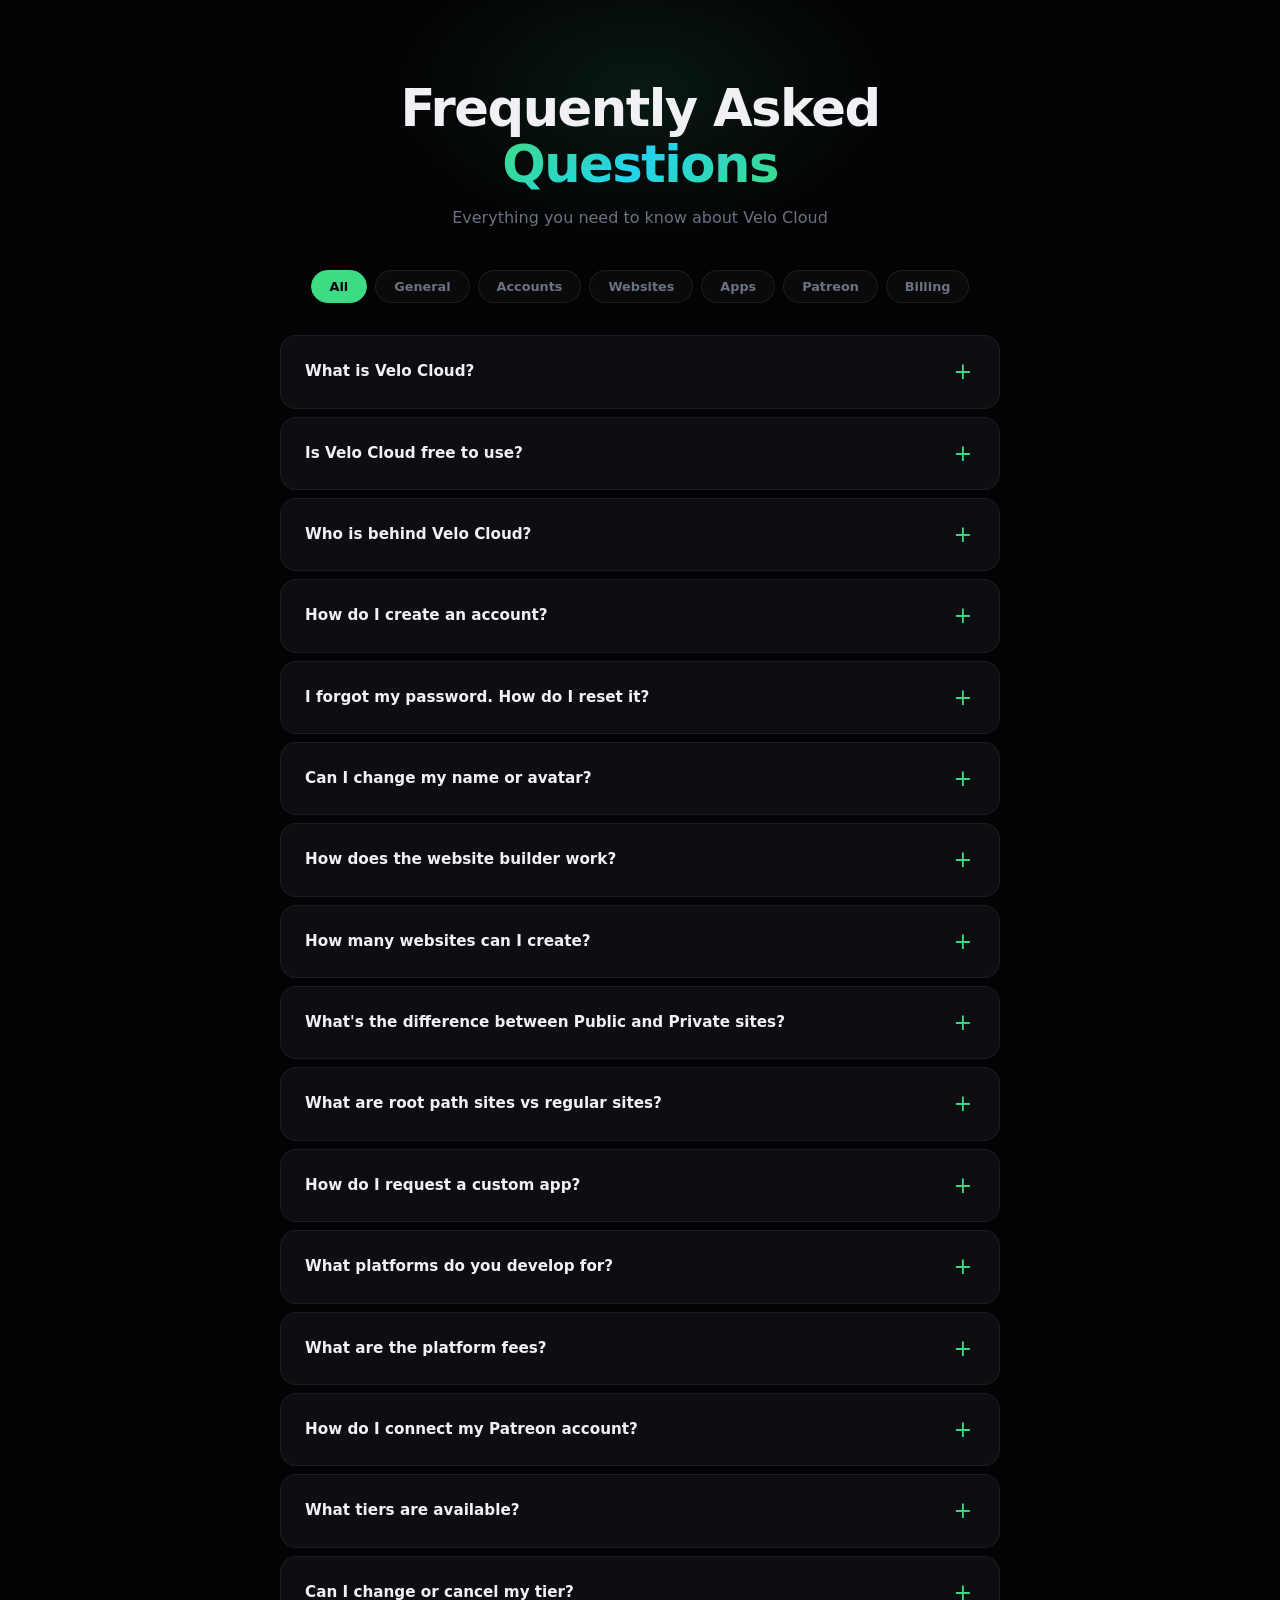
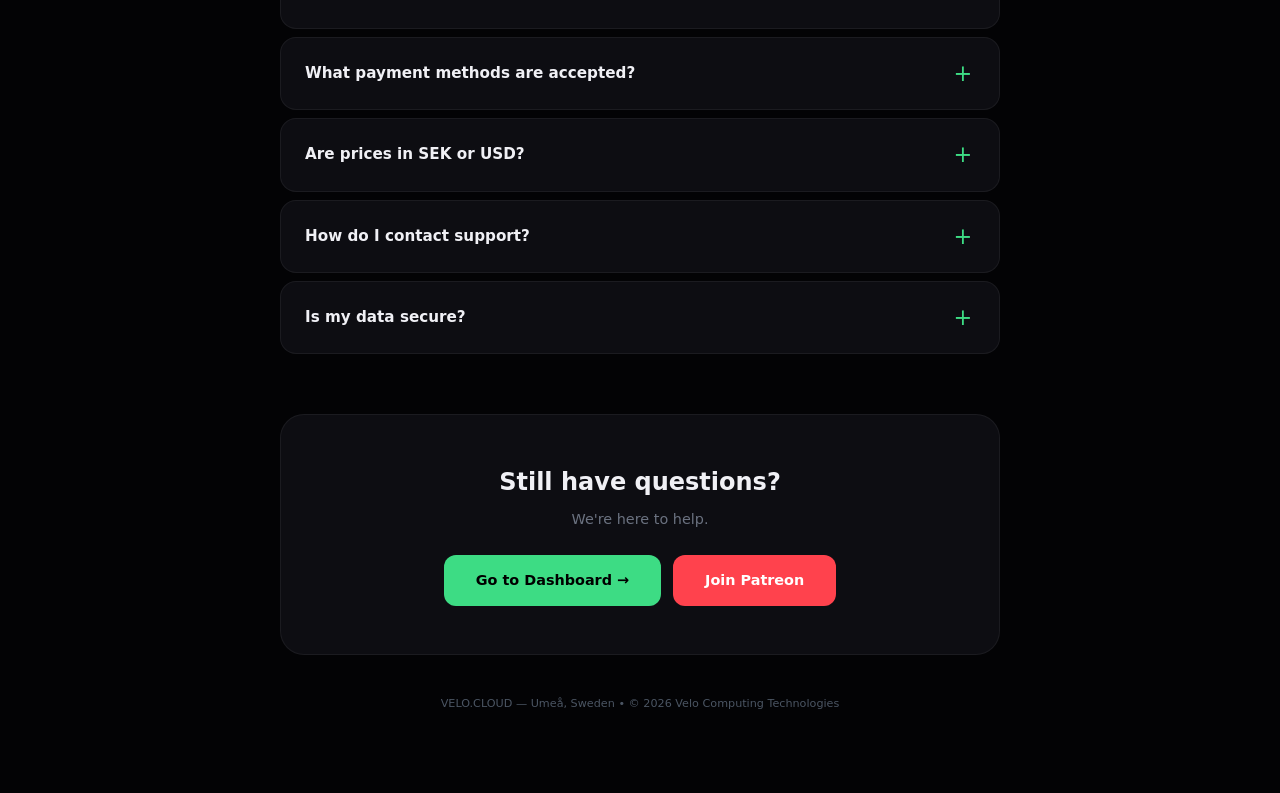
==== faq/index.html @ c5134e22 "Deploy faq — 2026-02-19T14:21:07.153Z" ====
<!DOCTYPE html>
<html lang="en">
<head>
<meta charset="UTF-8">
<meta name="viewport" content="width=device-width, initial-scale=1.0">
<title>FAQ</title>
<style>
* { box-sizing: border-box; margin: 0; padding: 0; }

body {
  background: #030305;
  color: #f0f0f5;
  font-family: 'Inter', system-ui, -apple-system, sans-serif;
  line-height: 1.6;
  -webkit-font-smoothing: antialiased;
}

.faq-container {
  max-width: 760px;
  margin: 0 auto;
  padding: 0 20px 60px;
}

/* Hero */
.faq-hero {
  text-align: center;
  padding: 80px 20px 40px;
  position: relative;
}

.faq-hero .glow {
  position: absolute;
  top: -60px;
  left: 50%;
  transform: translateX(-50%);
  width: 500px;
  height: 300px;
  background: radial-gradient(ellipse, rgba(61,220,132,0.1) 0%, transparent 70%);
  pointer-events: none;
  z-index: 0;
}

.faq-hero h1 {
  font-size: clamp(2rem, 5vw, 3.2rem);
  font-weight: 900;
  letter-spacing: -1.5px;
  line-height: 1.1;
  margin-bottom: 12px;
  position: relative;
  z-index: 1;
}

.faq-hero .gradient {
  background: linear-gradient(135deg, #3ddc84, #22d3ee, #3ddc84);
  -webkit-background-clip: text;
  -webkit-text-fill-color: transparent;
  background-clip: text;
}

.faq-hero p {
  color: #6b7280;
  font-size: 1rem;
  position: relative;
  z-index: 1;
}

/* Filter Buttons */
.faq-filters {
  display: flex;
  gap: 8px;
  flex-wrap: wrap;
  justify-content: center;
  margin-bottom: 32px;
  padding: 0 10px;
}

.filter-btn {
  padding: 8px 18px;
  border-radius: 50px;
  border: 1px solid rgba(255,255,255,0.08);
  background: rgba(255,255,255,0.03);
  color: #6b7280;
  font-size: .8rem;
  font-weight: 600;
  cursor: pointer;
  transition: all 0.25s;
  font-family: inherit;
}

.filter-btn:hover {
  color: #f0f0f5;
  border-color: rgba(255,255,255,0.15);
  background: rgba(255,255,255,0.06);
}

.filter-btn.active {
  background: #3ddc84;
  color: #000;
  border-color: #3ddc84;
}

/* FAQ Items */
.faq-list {
  display: flex;
  flex-direction: column;
  gap: 8px;
}

.faq-item {
  background: #0d0d12;
  border: 1px solid rgba(255,255,255,0.06);
  border-radius: 16px;
  overflow: hidden;
  transition: border-color 0.3s, opacity 0.3s, transform 0.3s;
}

.faq-item:hover {
  border-color: rgba(61,220,132,0.2);
}

.faq-item.hidden {
  display: none;
}

.faq-q {
  width: 100%;
  padding: 20px 24px;
  background: none;
  border: none;
  color: #f0f0f5;
  font-size: .95rem;
  font-weight: 600;
  text-align: left;
  cursor: pointer;
  display: flex;
  justify-content: space-between;
  align-items: center;
  gap: 16px;
  font-family: inherit;
  line-height: 1.4;
  transition: color 0.2s;
}

.faq-q:hover {
  color: #3ddc84;
}

.faq-icon {
  font-size: 1.4rem;
  font-weight: 300;
  color: #3ddc84;
  transition: transform 0.3s;
  flex-shrink: 0;
  width: 24px;
  text-align: center;
}

.faq-item.open .faq-icon {
  transform: rotate(45deg);
}

.faq-a {
  max-height: 0;
  overflow: hidden;
  transition: max-height 0.4s ease, padding 0.3s ease;
}

.faq-item.open .faq-a {
  max-height: 600px;
  padding: 0 24px 20px;
}

.faq-a p {
  color: #9ca3af;
  font-size: .88rem;
  line-height: 1.7;
}

.faq-a ul {
  color: #9ca3af;
  font-size: .85rem;
  padding-left: 20px;
  margin-top: 8px;
  line-height: 1.8;
}

.faq-a li {
  margin-bottom: 4px;
}

.faq-a a {
  color: #3ddc84;
  text-decoration: none;
  font-weight: 600;
}

.faq-a a:hover {
  text-decoration: underline;
}

.faq-a code {
  background: rgba(61,220,132,0.1);
  color: #3ddc84;
  padding: 2px 8px;
  border-radius: 6px;
  font-size: .82rem;
  font-family: 'JetBrains Mono', monospace;
}

.faq-a strong {
  color: #e0e0e0;
}

/* Tables */
.faq-table {
  width: 100%;
  border-collapse: collapse;
  font-size: .82rem;
  margin-top: 8px;
}

.faq-table th {
  text-align: left;
  padding: 10px 12px;
  color: #6b7280;
  border-bottom: 1px solid rgba(255,255,255,0.08);
  font-size: .7rem;
  text-transform: uppercase;
  letter-spacing: 1px;
}

.faq-table td {
  padding: 10px 12px;
  border-bottom: 1px solid rgba(255,255,255,0.04);
  color: #9ca3af;
}

.faq-table tr:hover td {
  background: rgba(255,255,255,0.02);
}

/* Tier Mini Cards */
.tier-row {
  display: grid;
  grid-template-columns: repeat(auto-fit, minmax(140px, 1fr));
  gap: 10px;
  margin-top: 12px;
}

.tier-mini {
  background: rgba(255,255,255,0.03);
  border: 1px solid rgba(255,255,255,0.06);
  border-radius: 12px;
  padding: 16px;
  text-align: center;
}

.tier-mini:hover {
  border-color: rgba(255,66,77,0.3);
}

.tier-mini-price {
  font-size: 1.2rem;
  font-weight: 900;
  color: #f0f0f5;
  margin-bottom: 2px;
}

.tier-mini-name {
  font-size: .8rem;
  font-weight: 700;
  margin-bottom: 10px;
  color: #e0e0e0;
}

.tier-mini ul {
  list-style: none;
  padding: 0;
  text-align: left;
  font-size: .72rem;
  color: #6b7280;
  line-height: 1.8;
}

.tier-mini ul li::before {
  content: '✓ ';
  color: #3ddc84;
  font-weight: 700;
}

/* CTA */
.faq-cta {
  text-align: center;
  margin-top: 60px;
  padding: 48px 24px;
  background: #0d0d12;
  border: 1px solid rgba(255,255,255,0.06);
  border-radius: 24px;
}

.faq-cta h2 {
  font-size: 1.5rem;
  font-weight: 800;
  margin-bottom: 6px;
}

.faq-cta p {
  color: #6b7280;
  margin-bottom: 24px;
  font-size: .9rem;
}

.cta-buttons {
  display: flex;
  gap: 12px;
  justify-content: center;
  flex-wrap: wrap;
}

.cta-btn {
  padding: 14px 32px;
  border-radius: 12px;
  font-weight: 700;
  font-size: .9rem;
  text-decoration: none;
  transition: all 0.2s;
  display: inline-block;
}

.cta-btn:hover {
  transform: translateY(-2px);
  opacity: 0.9;
}

.cta-btn.primary {
  background: #3ddc84;
  color: #000;
}

.cta-btn.patreon {
  background: #FF424D;
  color: #fff;
}

/* Footer */
.faq-footer {
  text-align: center;
  padding: 40px 20px 20px;
  color: #4b5563;
  font-size: .7rem;
}

/* Mobile */
@media (max-width: 600px) {
  .faq-hero { padding: 50px 10px 30px; }
  .faq-q { padding: 16px 18px; font-size: .88rem; }
  .faq-item.open .faq-a { padding: 0 18px 16px; }
  .tier-row { grid-template-columns: 1fr 1fr; }
  .cta-btn { width: 100%; text-align: center; }
}
</style>
</head>
<body>
<!DOCTYPE html>
<html>
<head>
<div class="faq-container">
  <div class="faq-hero">
    <div class="glow"></div>
    <h1>Frequently Asked<br><span class="gradient">Questions</span></h1>
    <p>Everything you need to know about Velo Cloud</p>
  </div>

  <div class="faq-filters">
    <button class="filter-btn active" onclick="filterFaq('all')">All</button>
    <button class="filter-btn" onclick="filterFaq('general')">General</button>
    <button class="filter-btn" onclick="filterFaq('accounts')">Accounts</button>
    <button class="filter-btn" onclick="filterFaq('sites')">Websites</button>
    <button class="filter-btn" onclick="filterFaq('apps')">Apps</button>
    <button class="filter-btn" onclick="filterFaq('patreon')">Patreon</button>
    <button class="filter-btn" onclick="filterFaq('billing')">Billing</button>
  </div>

  <div class="faq-list" id="faq-list">

    <div class="faq-item" data-cat="general">
      <button class="faq-q" onclick="toggleFaq(this)">
        <span>What is Velo Cloud?</span>
        <span class="faq-icon">+</span>
      </button>
      <div class="faq-a">
        <p>Velo Cloud is a full-stack engineering platform built in Umeå, Sweden. We offer custom app development (Android, iOS, Web), a built-in website builder, encrypted team chat, a ticket system, and community features — all from one dashboard.</p>
      </div>
    </div>

    <div class="faq-item" data-cat="general">
      <button class="faq-q" onclick="toggleFaq(this)">
        <span>Is Velo Cloud free to use?</span>
        <span class="faq-icon">+</span>
      </button>
      <div class="faq-a">
        <p>Yes! Creating an account is completely free. You can submit tickets, browse apps, and post in the community. Premium features like the website builder, chat access, and ad-free apps require a Patreon subscription starting at 25 SEK/month.</p>
      </div>
    </div>

    <div class="faq-item" data-cat="general">
      <button class="faq-q" onclick="toggleFaq(this)">
        <span>Who is behind Velo Cloud?</span>
        <span class="faq-icon">+</span>
      </button>
      <div class="faq-a">
        <p>Velo Computing Technologies is a software engineering company based in Umeå, Sweden. We specialize in native mobile and web development, cloud infrastructure, and developer tools.</p>
      </div>
    </div>

    <div class="faq-item" data-cat="accounts">
      <button class="faq-q" onclick="toggleFaq(this)">
        <span>How do I create an account?</span>
        <span class="faq-icon">+</span>
      </button>
      <div class="faq-a">
        <p>Click "Get Started" on the homepage, enter your name, email, and a password (min 6 characters). You'll receive a confirmation email — click the link to activate your account, then sign in.</p>
      </div>
    </div>

    <div class="faq-item" data-cat="accounts">
      <button class="faq-q" onclick="toggleFaq(this)">
        <span>I forgot my password. How do I reset it?</span>
        <span class="faq-icon">+</span>
      </button>
      <div class="faq-a">
        <p>Contact us via a support ticket or email at <strong>support@velocomputing.tech</strong>. We'll send you a password reset link. Self-service password reset is coming soon.</p>
      </div>
    </div>

    <div class="faq-item" data-cat="accounts">
      <button class="faq-q" onclick="toggleFaq(this)">
        <span>Can I change my name or avatar?</span>
        <span class="faq-icon">+</span>
      </button>
      <div class="faq-a">
        <p>Yes! Go to Dashboard → Profile tab → Edit Profile. You can update your display name and set an avatar URL (any public image link works).</p>
      </div>
    </div>

    <div class="faq-item" data-cat="sites">
      <button class="faq-q" onclick="toggleFaq(this)">
        <span>How does the website builder work?</span>
        <span class="faq-icon">+</span>
      </button>
      <div class="faq-a">
        <p>Go to Dashboard → Sites tab. Create a new site with a title and slug. Open the editor to write HTML, CSS, and JavaScript with a live preview. When ready, make the site public and click Deploy — your site goes live on <strong>velocomputing.tech/sites/your-slug/</strong></p>
      </div>
    </div>

    <div class="faq-item" data-cat="sites">
      <button class="faq-q" onclick="toggleFaq(this)">
        <span>How many websites can I create?</span>
        <span class="faq-icon">+</span>
      </button>
      <div class="faq-a">
        <table class="faq-table">
          <tr><th>Tier</th><th>Sites</th><th>Public</th><th>Root Path</th></tr>
          <tr><td>Free</td><td>0</td><td>❌</td><td>❌</td></tr>
          <tr><td>🌱 Starter (25 SEK)</td><td>1</td><td>❌</td><td>❌</td></tr>
          <tr><td>⚡ Basic (50 SEK)</td><td>3</td><td>❌</td><td>❌</td></tr>
          <tr><td>🚀 Advanced (100 SEK)</td><td>10</td><td>✅</td><td>❌</td></tr>
          <tr><td>💎 Enterprise (200 SEK)</td><td>Unlimited</td><td>✅</td><td>✅</td></tr>
        </table>
      </div>
    </div>

    <div class="faq-item" data-cat="sites">
      <button class="faq-q" onclick="toggleFaq(this)">
        <span>What's the difference between Public and Private sites?</span>
        <span class="faq-icon">+</span>
      </button>
      <div class="faq-a">
        <p><strong>Private</strong> sites are saved in your dashboard but not deployed — only you can see and edit them. <strong>Public</strong> sites can be deployed to GitHub Pages and accessed by anyone via their URL. Public sites require Advanced tier or higher.</p>
      </div>
    </div>

    <div class="faq-item" data-cat="sites">
      <button class="faq-q" onclick="toggleFaq(this)">
        <span>What are root path sites vs regular sites?</span>
        <span class="faq-icon">+</span>
      </button>
      <div class="faq-a">
        <p><strong>Regular sites</strong> deploy to <code>velocomputing.tech/sites/your-slug/</code>. <strong>Root path sites</strong> (Enterprise/Admin only) deploy to <code>velocomputing.tech/your-slug/</code> — directly on the main domain.</p>
      </div>
    </div>

    <div class="faq-item" data-cat="apps">
      <button class="faq-q" onclick="toggleFaq(this)">
        <span>How do I request a custom app?</span>
        <span class="faq-icon">+</span>
      </button>
      <div class="faq-a">
        <p>Go to Dashboard → Apps → Request. Fill in your app name, description, platform (Web, Android, iOS, or all), and submit. Our team reviews requests and provides a quote. Patreon Starter+ members can submit requests for free.</p>
      </div>
    </div>

    <div class="faq-item" data-cat="apps">
      <button class="faq-q" onclick="toggleFaq(this)">
        <span>What platforms do you develop for?</span>
        <span class="faq-icon">+</span>
      </button>
      <div class="faq-a">
        <p>We build native apps for <strong>Android</strong> (Kotlin/Java), <strong>iOS</strong> (Swift), and <strong>Web</strong> (HTML/CSS/JS, React, Next.js). We also offer cross-platform solutions when appropriate.</p>
      </div>
    </div>

    <div class="faq-item" data-cat="apps">
      <button class="faq-q" onclick="toggleFaq(this)">
        <span>What are the platform fees?</span>
        <span class="faq-icon">+</span>
      </button>
      <div class="faq-a">
        <table class="faq-table">
          <tr><th>Platform</th><th>Fee</th><th>Type</th></tr>
          <tr><td>🌐 Web</td><td>Custom quote</td><td>Per project</td></tr>
          <tr><td>🤖 Google Play</td><td>$25</td><td>One-time</td></tr>
          <tr><td>🍎 App Store</td><td>$100/year</td><td>Annual</td></tr>
        </table>
        <p style="margin-top:12px;font-size:.8rem;color:#888">These are store registration fees charged by Google/Apple, not by Velo Cloud.</p>
      </div>
    </div>

    <div class="faq-item" data-cat="patreon">
      <button class="faq-q" onclick="toggleFaq(this)">
        <span>How do I connect my Patreon account?</span>
        <span class="faq-icon">+</span>
      </button>
      <div class="faq-a">
        <p>Sign in to your dashboard, then click the "Connect Patreon" button on the banner or go to the Membership tab. You'll be redirected to Patreon to authorize — once confirmed, your tier and perks activate automatically.</p>
      </div>
    </div>

    <div class="faq-item" data-cat="patreon">
      <button class="faq-q" onclick="toggleFaq(this)">
        <span>What tiers are available?</span>
        <span class="faq-icon">+</span>
      </button>
      <div class="faq-a">
        <div class="tier-row">
          <div class="tier-mini">
            <div class="tier-mini-price">25 SEK</div>
            <div class="tier-mini-name">🌱 Starter</div>
            <ul><li>1 website</li><li>Free app requests</li><li>Chat access</li><li>Save progress</li></ul>
          </div>
          <div class="tier-mini">
            <div class="tier-mini-price">50 SEK</div>
            <div class="tier-mini-name">⚡ Basic</div>
            <ul><li>3 websites</li><li>All apps ad-free</li><li>Premium on 1 app</li><li>Live editor</li></ul>
          </div>
          <div class="tier-mini">
            <div class="tier-mini-price">100 SEK</div>
            <div class="tier-mini-name">🚀 Advanced</div>
            <ul><li>10 websites</li><li>Public sites</li><li>Premium all apps</li><li>OAuth 2.0</li></ul>
          </div>
          <div class="tier-mini">
            <div class="tier-mini-price">200 SEK</div>
            <div class="tier-mini-name">💎 Enterprise</div>
            <ul><li>Unlimited sites</li><li>Root domain</li><li>Urgent tickets</li><li>Source code</li></ul>
          </div>
        </div>
      </div>
    </div>

    <div class="faq-item" data-cat="patreon">
      <button class="faq-q" onclick="toggleFaq(this)">
        <span>Can I change or cancel my tier?</span>
        <span class="faq-icon">+</span>
      </button>
      <div class="faq-a">
        <p>Yes. Manage your subscription directly on <a href="https://www.patreon.com/settings/memberships" target="_blank">Patreon</a>. You can upgrade, downgrade, or cancel anytime. Changes reflect in your dashboard after reconnecting or on your next login.</p>
      </div>
    </div>

    <div class="faq-item" data-cat="billing">
      <button class="faq-q" onclick="toggleFaq(this)">
        <span>What payment methods are accepted?</span>
        <span class="faq-icon">+</span>
      </button>
      <div class="faq-a">
        <p>All payments go through Patreon, which accepts credit/debit cards and PayPal. Velo Cloud does not process payments directly.</p>
      </div>
    </div>

    <div class="faq-item" data-cat="billing">
      <button class="faq-q" onclick="toggleFaq(this)">
        <span>Are prices in SEK or USD?</span>
        <span class="faq-icon">+</span>
      </button>
      <div class="faq-a">
        <p>Patreon tier prices are listed in <strong>SEK</strong> (Swedish Krona). Patreon may convert to your local currency at checkout. App store fees ($25 Play, $100/yr Apple) are in USD as set by Google and Apple.</p>
      </div>
    </div>

    <div class="faq-item" data-cat="general">
      <button class="faq-q" onclick="toggleFaq(this)">
        <span>How do I contact support?</span>
        <span class="faq-icon">+</span>
      </button>
      <div class="faq-a">
        <p>Three ways:</p>
        <ul>
          <li><strong>Tickets</strong> — Dashboard → Tickets → submit a ticket</li>
          <li><strong>Chat</strong> — Dashboard → Chat (requires Starter+ or admin access)</li>
          <li><strong>Email</strong> — support@velocomputing.tech</li>
        </ul>
        <p style="margin-top:8px">Enterprise members get priority support with urgent ticket access.</p>
      </div>
    </div>

    <div class="faq-item" data-cat="general">
      <button class="faq-q" onclick="toggleFaq(this)">
        <span>Is my data secure?</span>
        <span class="faq-icon">+</span>
      </button>
      <div class="faq-a">
        <p>Yes. We use Supabase (built on PostgreSQL) with Row Level Security. All connections are HTTPS encrypted. Private DM messages use end-to-end encryption. We never sell or share your data.</p>
      </div>
    </div>

  </div>

  <div class="faq-cta">
    <h2>Still have questions?</h2>
    <p>We're here to help.</p>
    <div class="cta-buttons">
      <a href="https://velocomputing.tech" class="cta-btn primary">Go to Dashboard →</a>
      <a href="https://www.patreon.com/c/VeloComputingTechnologies/membership" target="_blank" class="cta-btn patreon">Join Patreon</a>
    </div>
  </div>

  <footer class="faq-footer">
    <p>VELO.CLOUD — Umeå, Sweden • © 2026 Velo Computing Technologies</p>
  </footer>
</div>
</body>
</html>
<script>
function toggleFaq(btn) {
  var item = btn.parentElement;
  var wasOpen = item.classList.contains('open');
  
  // Close all others
  document.querySelectorAll('.faq-item.open').forEach(function(el) {
    el.classList.remove('open');
  });
  
  // Toggle clicked
  if (!wasOpen) {
    item.classList.add('open');
  }
}

function filterFaq(cat) {
  // Update active button
  document.querySelectorAll('.filter-btn').forEach(function(btn) {
    btn.classList.remove('active');
  });
  event.target.classList.add('active');
  
  // Filter items
  document.querySelectorAll('.faq-item').forEach(function(item) {
    if (cat === 'all' || item.dataset.cat === cat) {
      item.classList.remove('hidden');
    } else {
      item.classList.add('hidden');
      item.classList.remove('open');
    }
  });
}

// Close on Escape
document.addEventListener('keydown', function(e) {
  if (e.key === 'Escape') {
    document.querySelectorAll('.faq-item.open').forEach(function(el) {
      el.classList.remove('open');
    });
  }
});

console.log('Velo Cloud FAQ loaded');
</script>
</body>
</html>
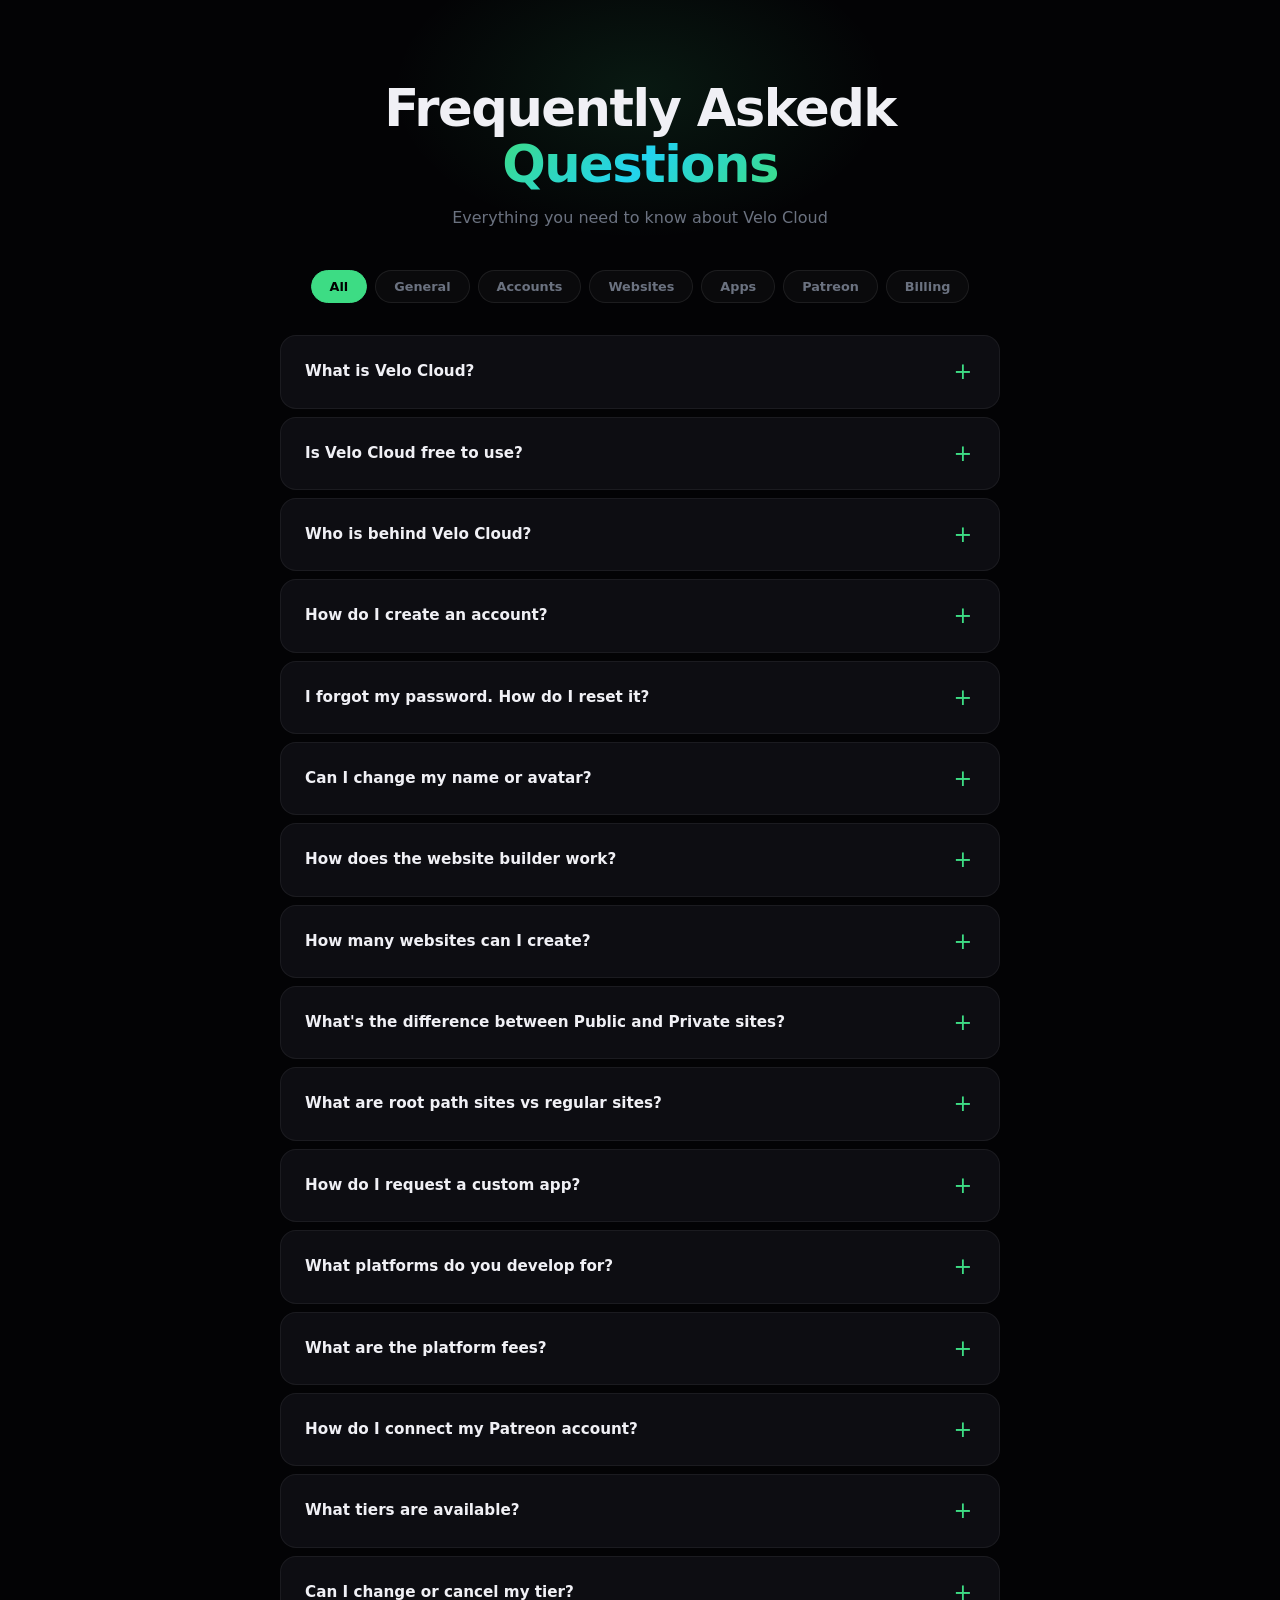
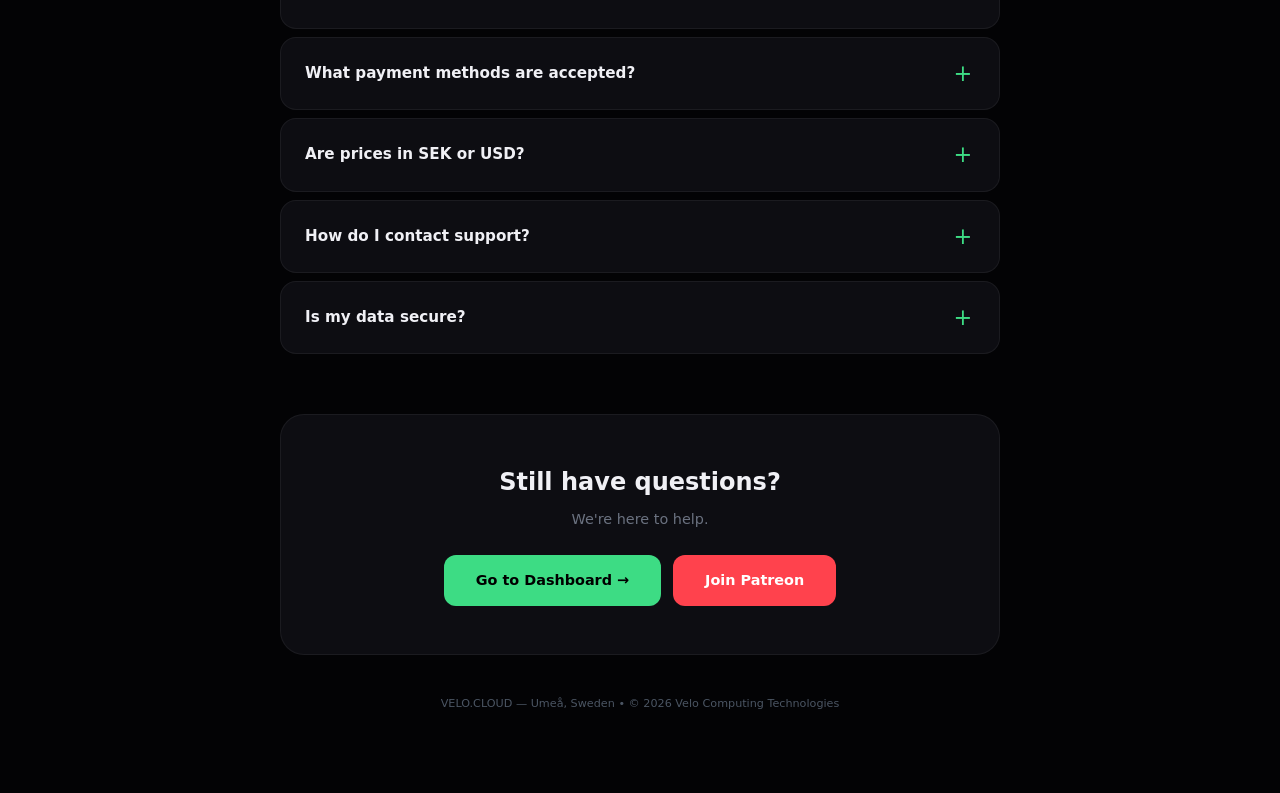
==== commit 6554dc1c: "Deploy faq — 2026-02-19T16:34:04.472Z" ====
--- a/faq/index.html
+++ b/faq/index.html
@@ -367,7 +367,7 @@
 <div class="faq-container">
   <div class="faq-hero">
     <div class="glow"></div>
-    <h1>Frequently Asked<br><span class="gradient">Questions</span></h1>
+    <h1>Frequently Askedk<br><span class="gradient">Questions</span></h1>
     <p>Everything you need to know about Velo Cloud</p>
   </div>
 
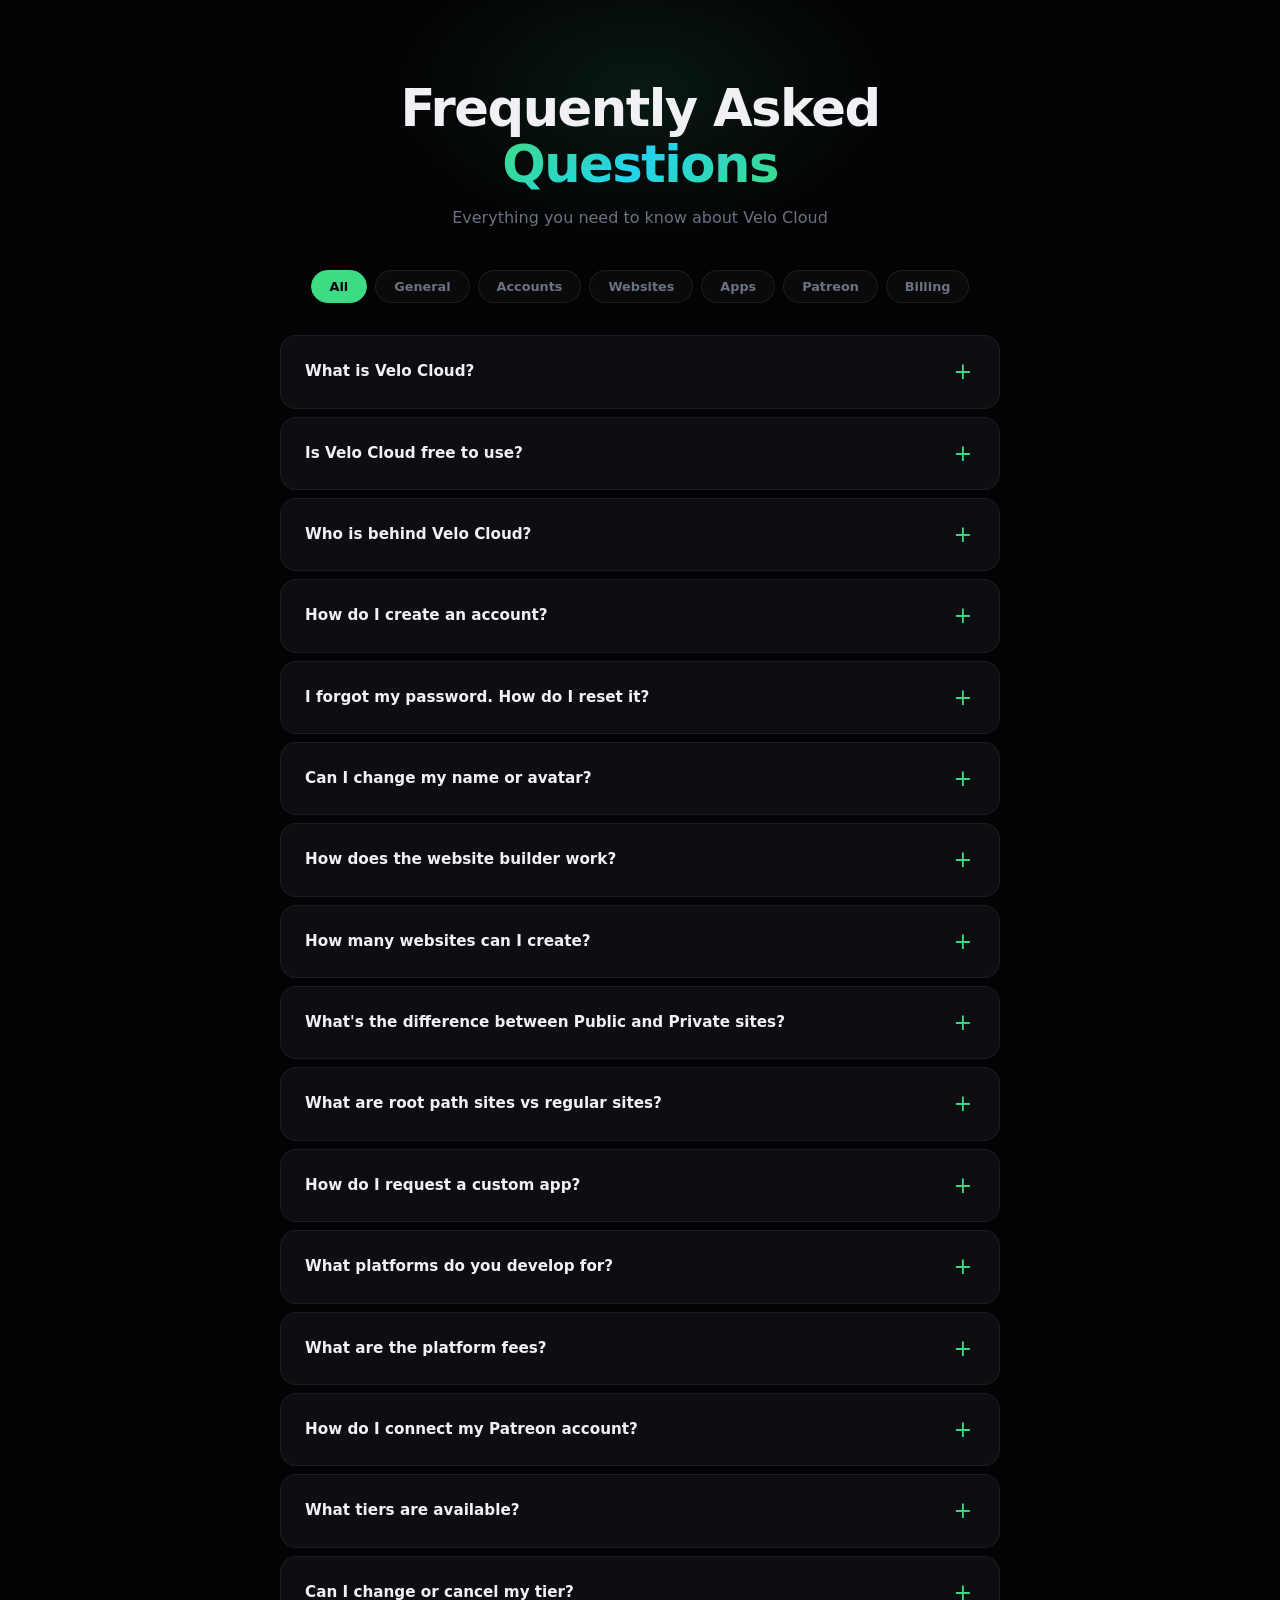
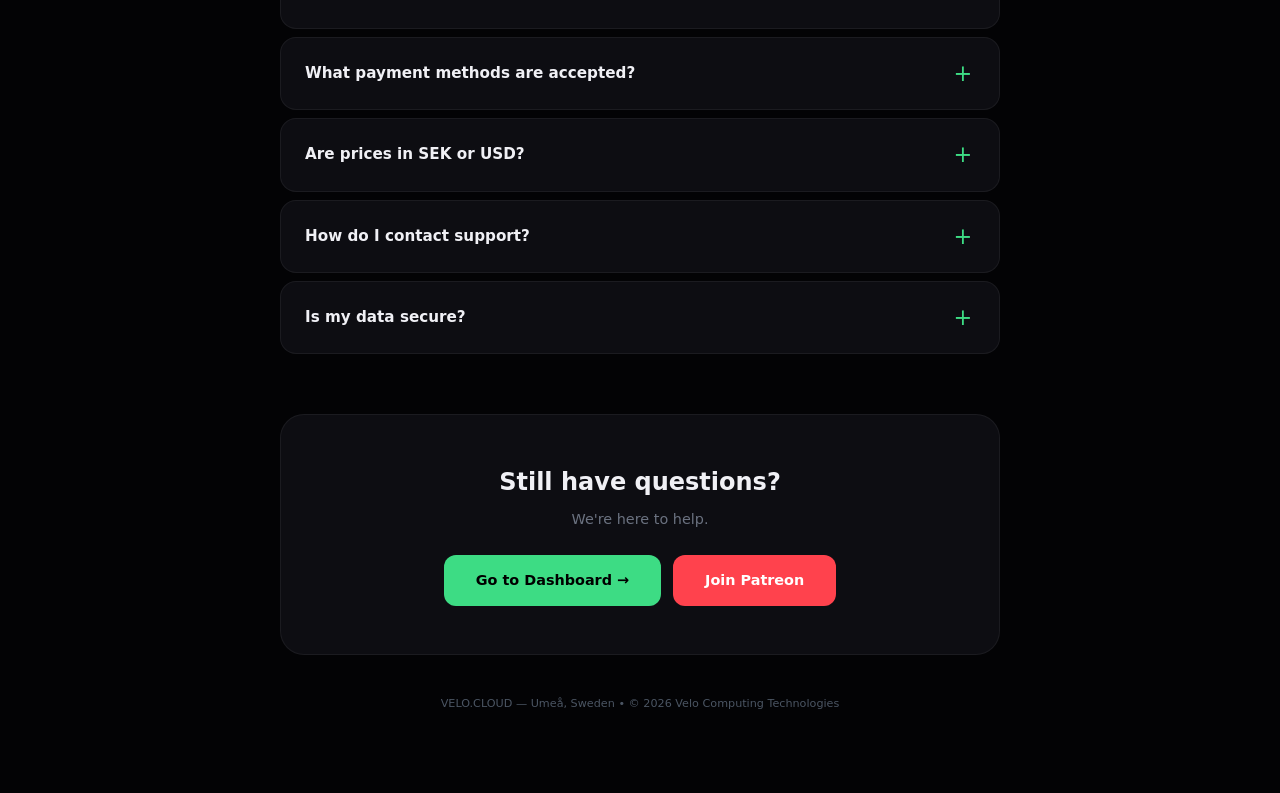
==== commit b1f71b7b: "Deploy faq — 2026-02-19T16:35:11.847Z" ====
--- a/faq/index.html
+++ b/faq/index.html
@@ -367,7 +367,7 @@
 <div class="faq-container">
   <div class="faq-hero">
     <div class="glow"></div>
-    <h1>Frequently Askedk<br><span class="gradient">Questions</span></h1>
+    <h1>Frequently Asked<br><span class="gradient">Questions</span></h1>
     <p>Everything you need to know about Velo Cloud</p>
   </div>
 
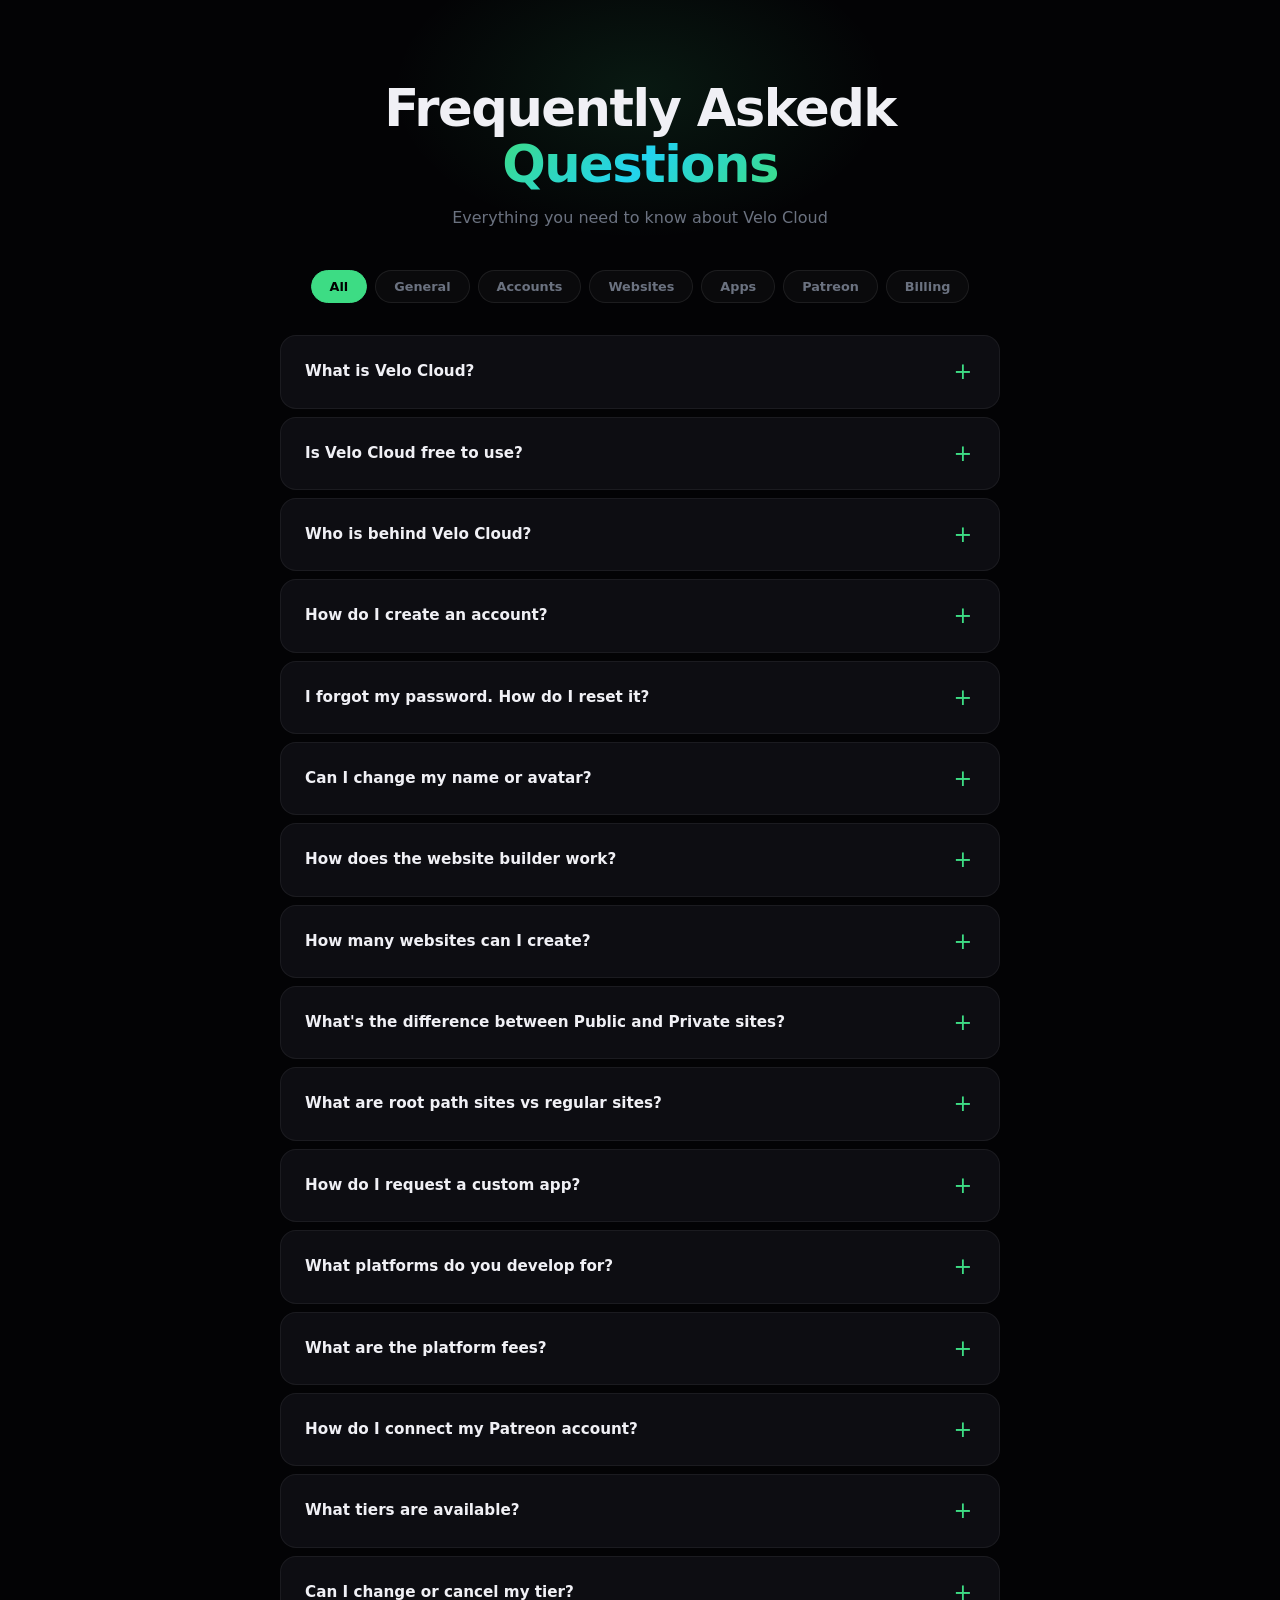
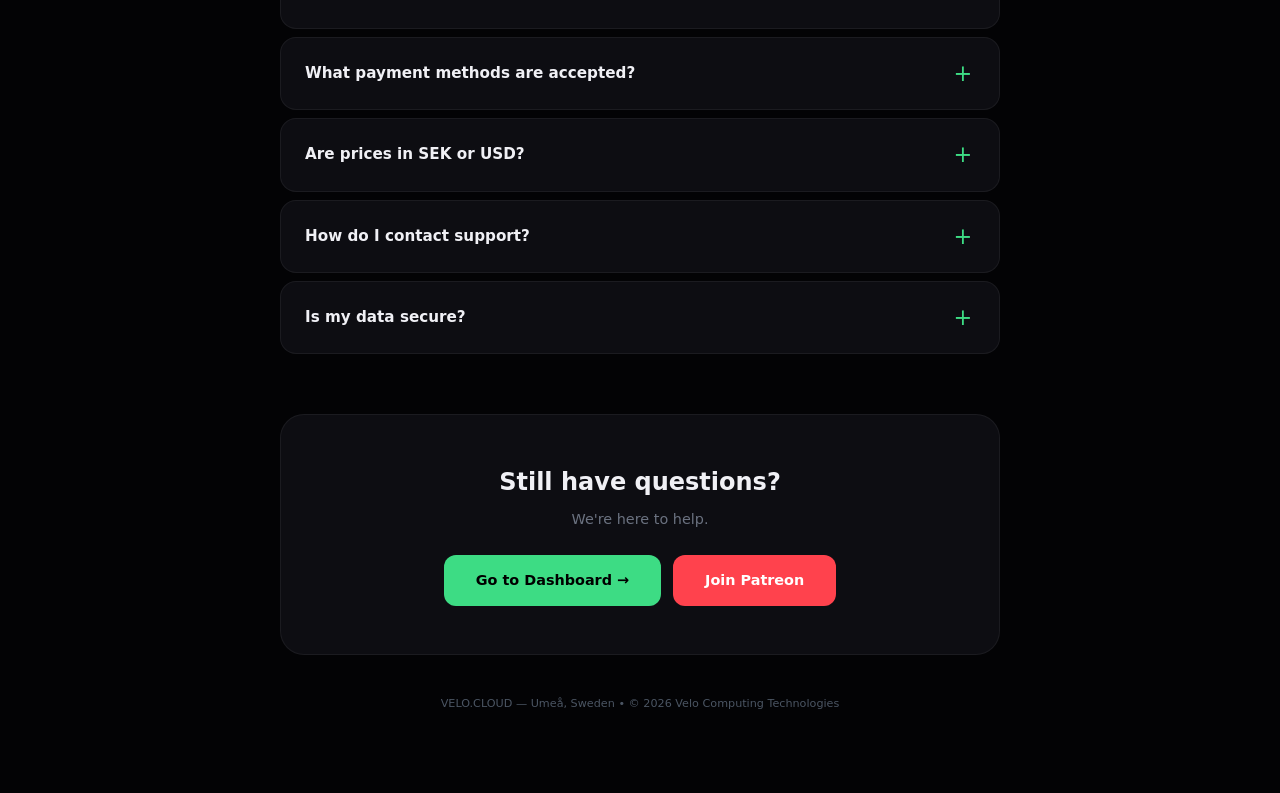
==== commit 6897f0ab: "Deploy faq — 2026-02-19T17:40:18.605Z" ====
--- a/faq/index.html
+++ b/faq/index.html
@@ -367,7 +367,7 @@
 <div class="faq-container">
   <div class="faq-hero">
     <div class="glow"></div>
-    <h1>Frequently Asked<br><span class="gradient">Questions</span></h1>
+    <h1>Frequently Askedk<br><span class="gradient">Questions</span></h1>
     <p>Everything you need to know about Velo Cloud</p>
   </div>
 
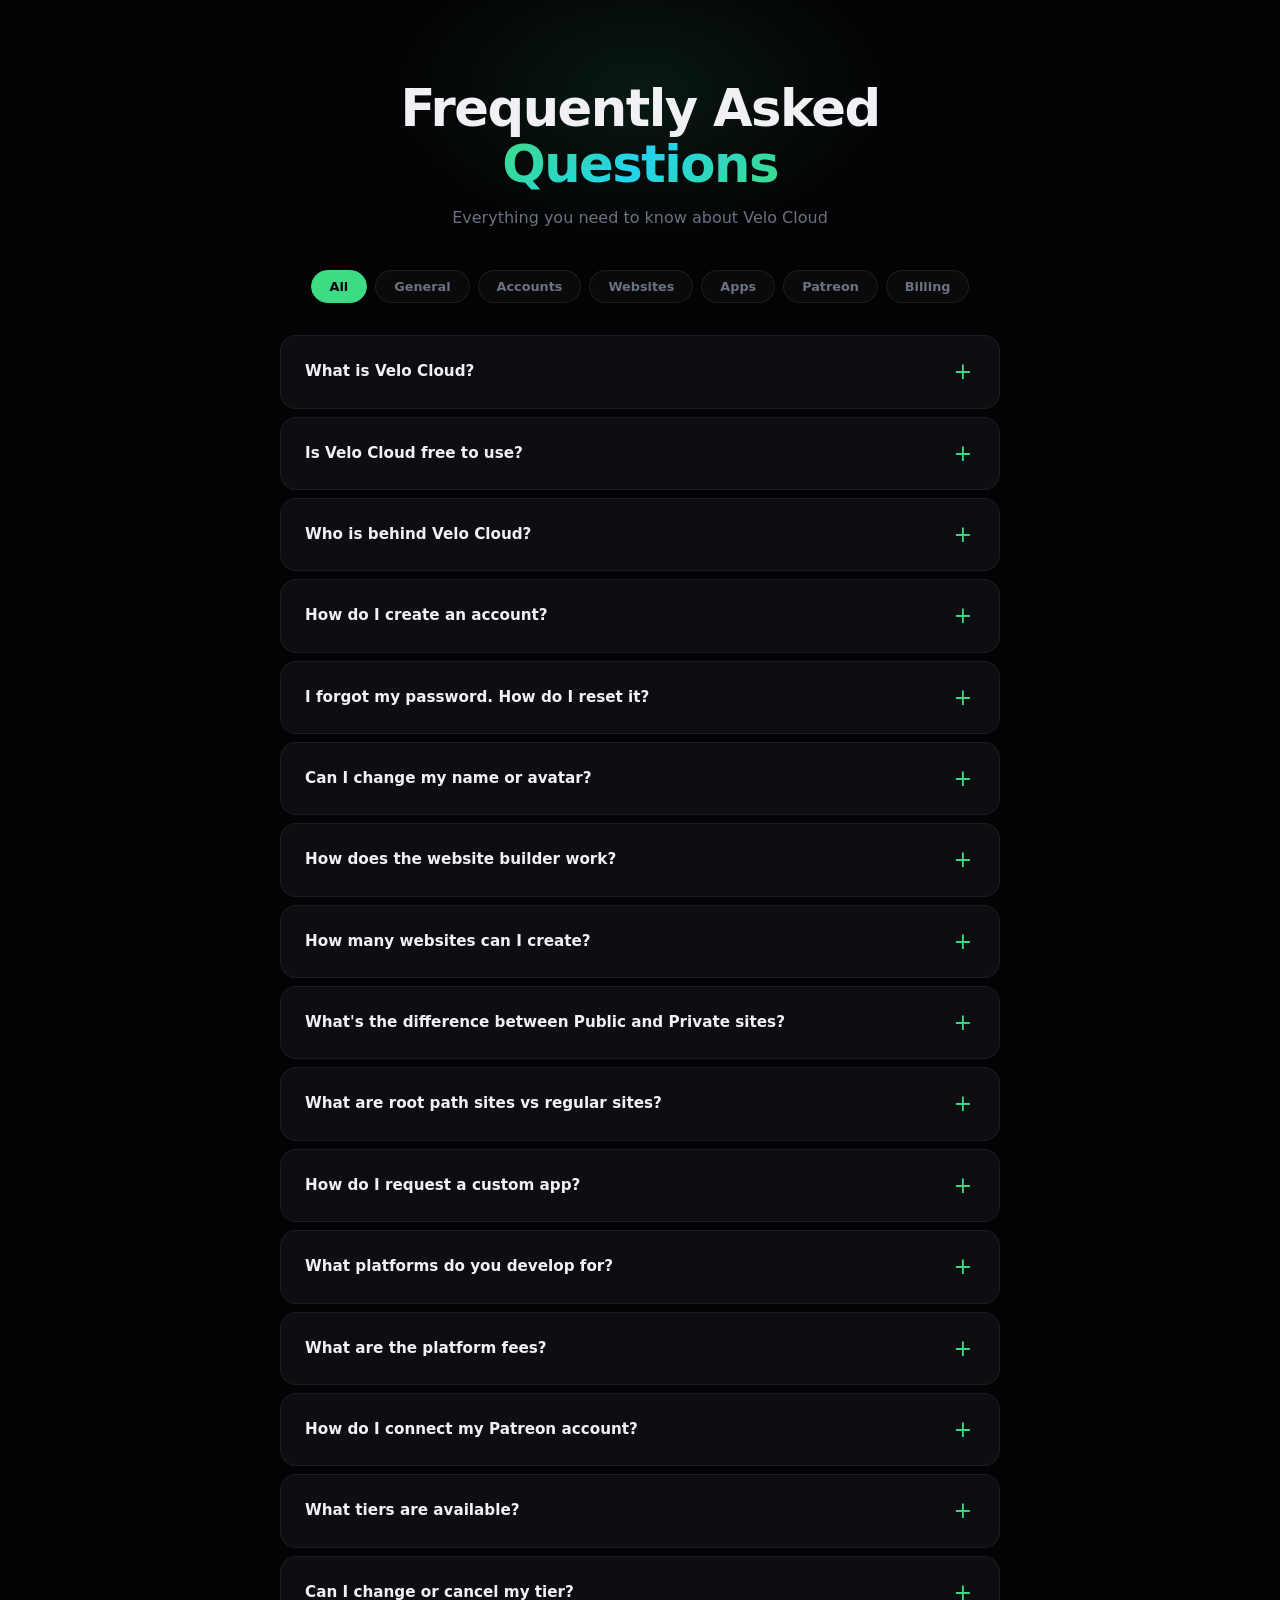
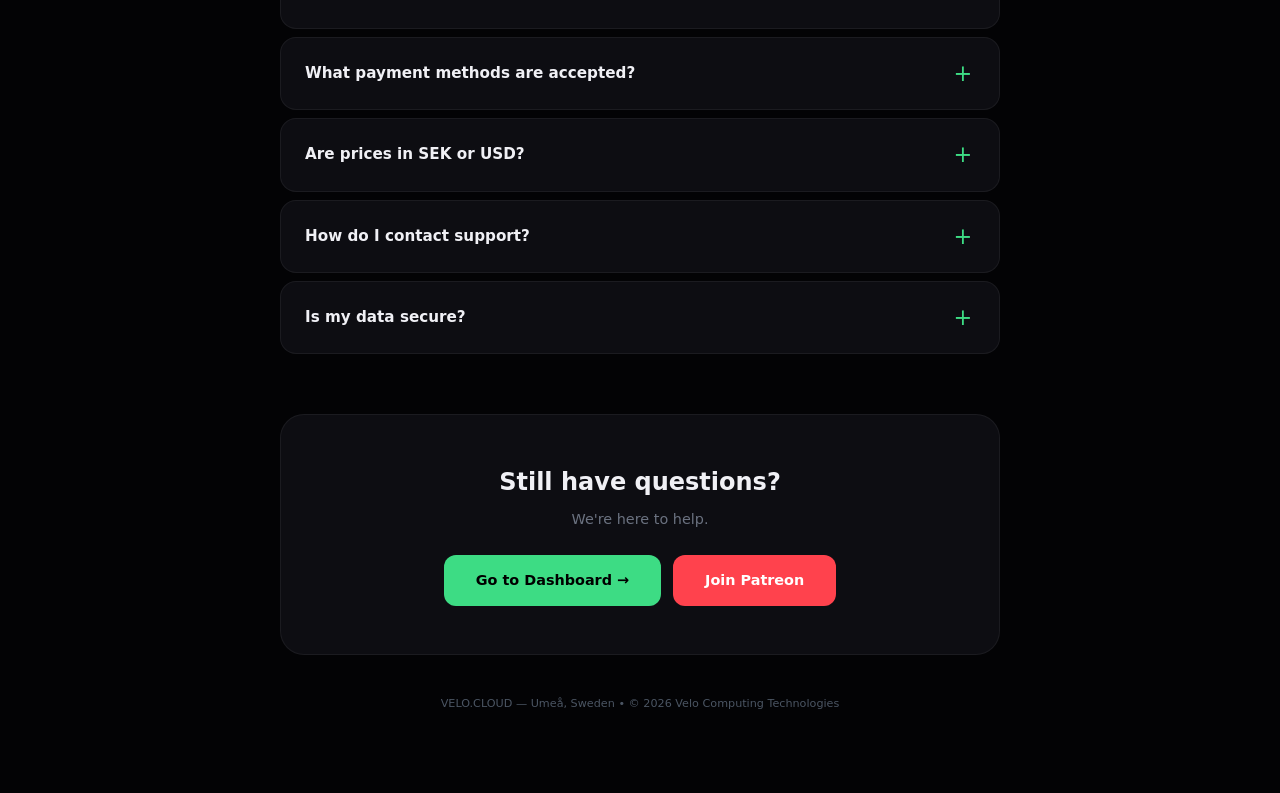
==== commit bc023e36: "Deploy faq — 2026-02-19T17:41:35.558Z" ====
--- a/faq/index.html
+++ b/faq/index.html
@@ -367,7 +367,7 @@
 <div class="faq-container">
   <div class="faq-hero">
     <div class="glow"></div>
-    <h1>Frequently Askedk<br><span class="gradient">Questions</span></h1>
+    <h1>Frequently Asked<br><span class="gradient">Questions</span></h1>
     <p>Everything you need to know about Velo Cloud</p>
   </div>
 
